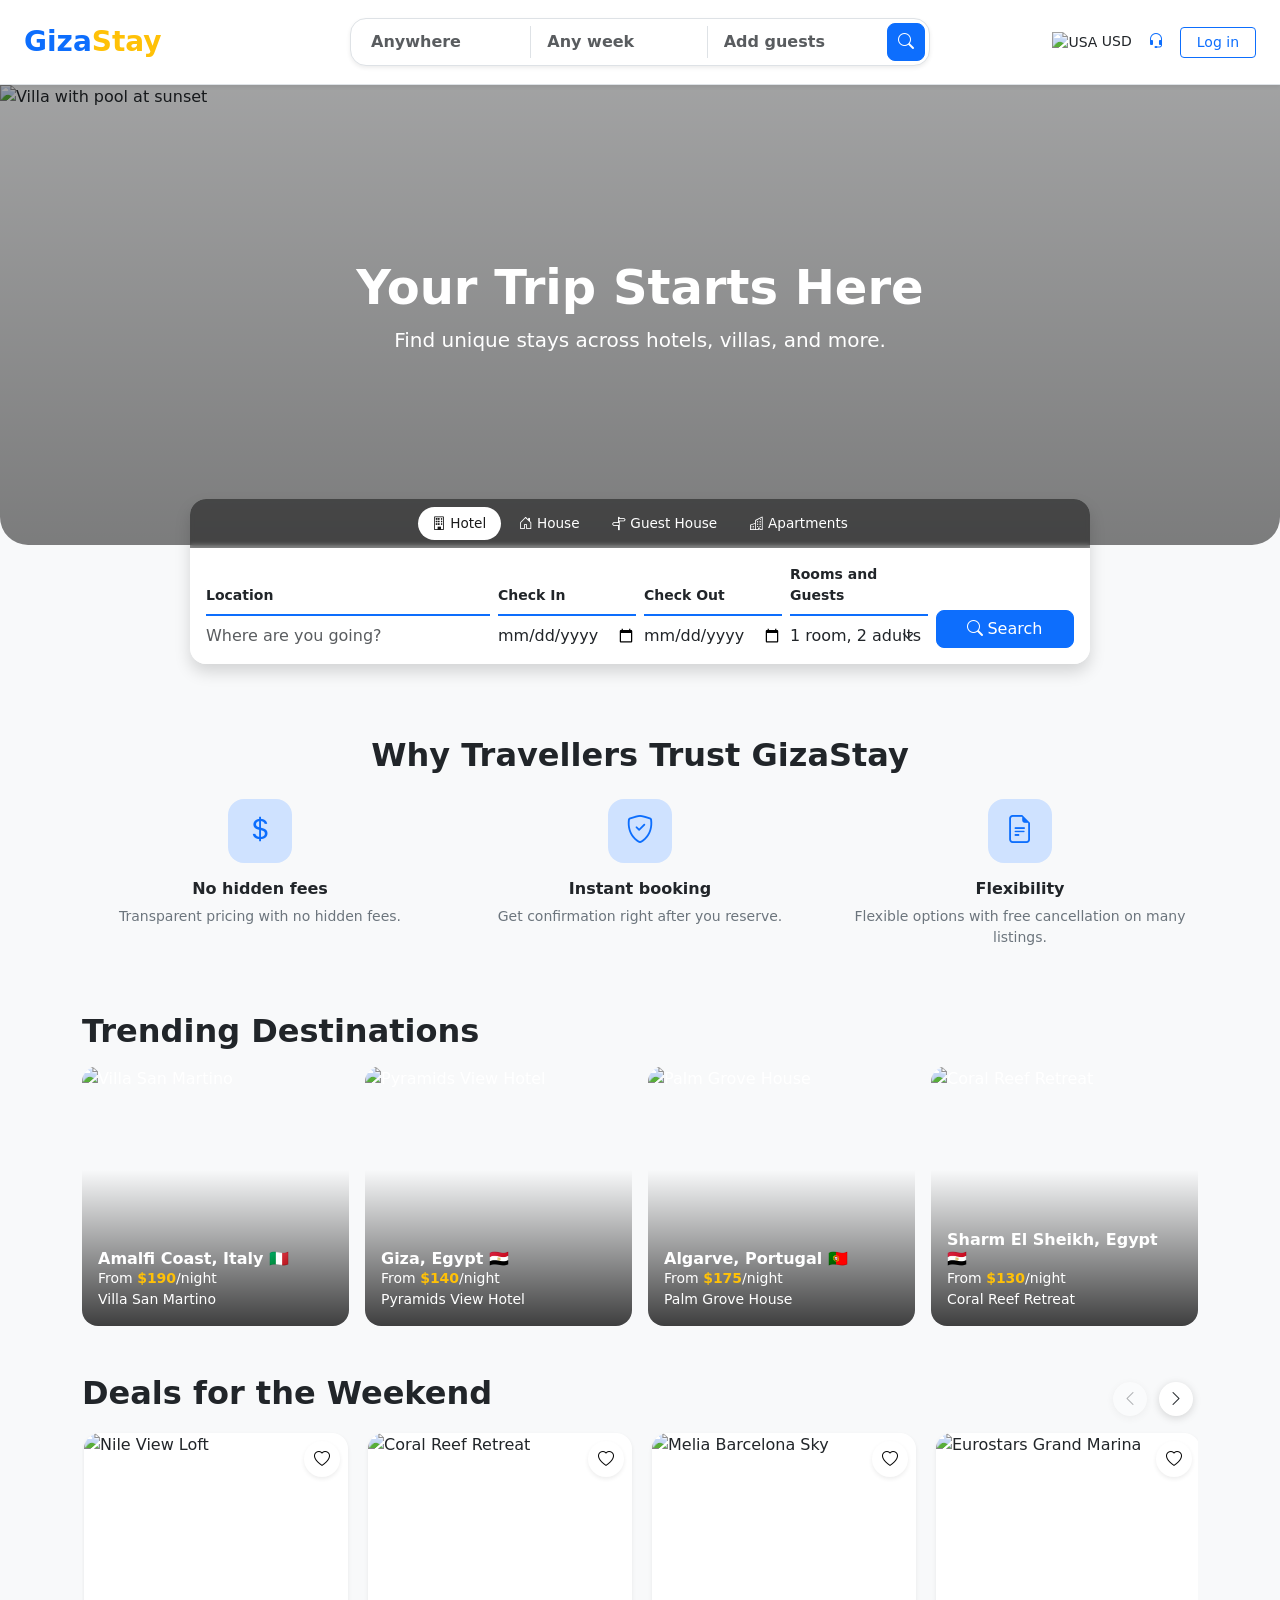
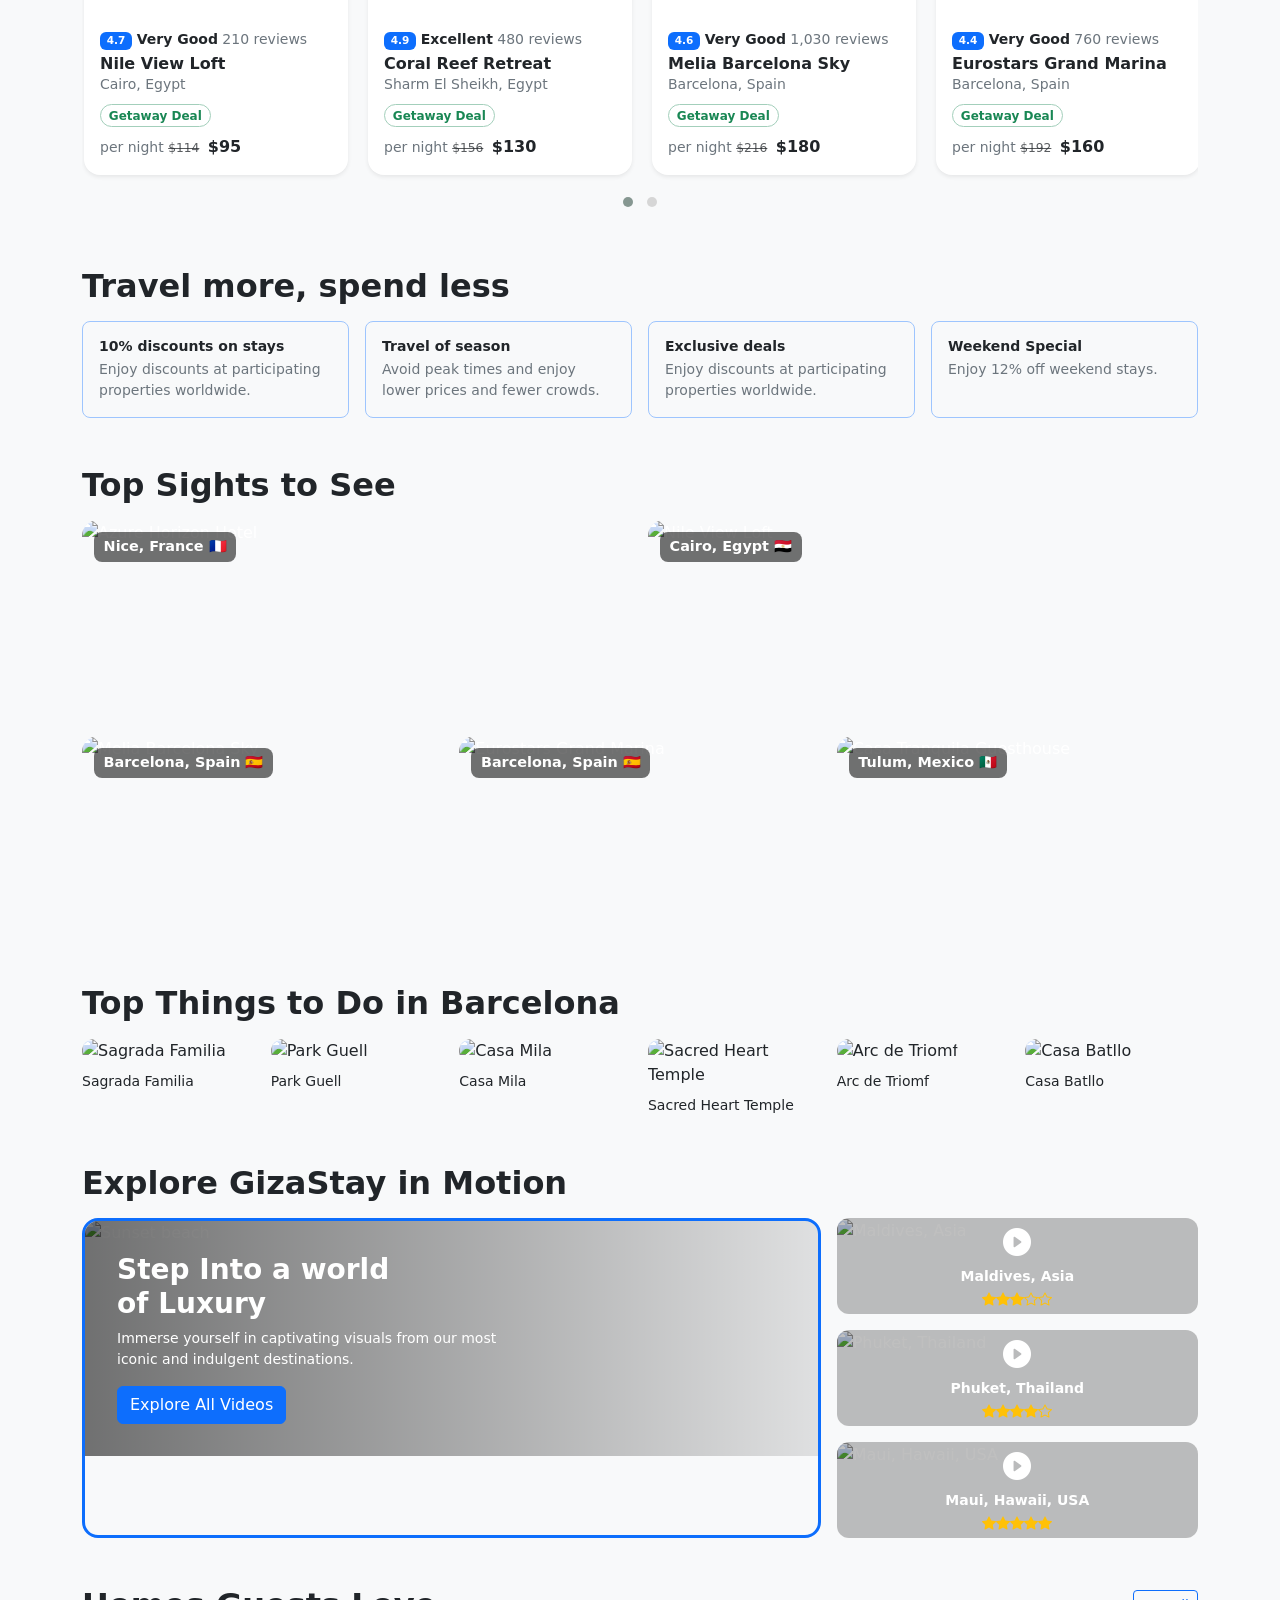
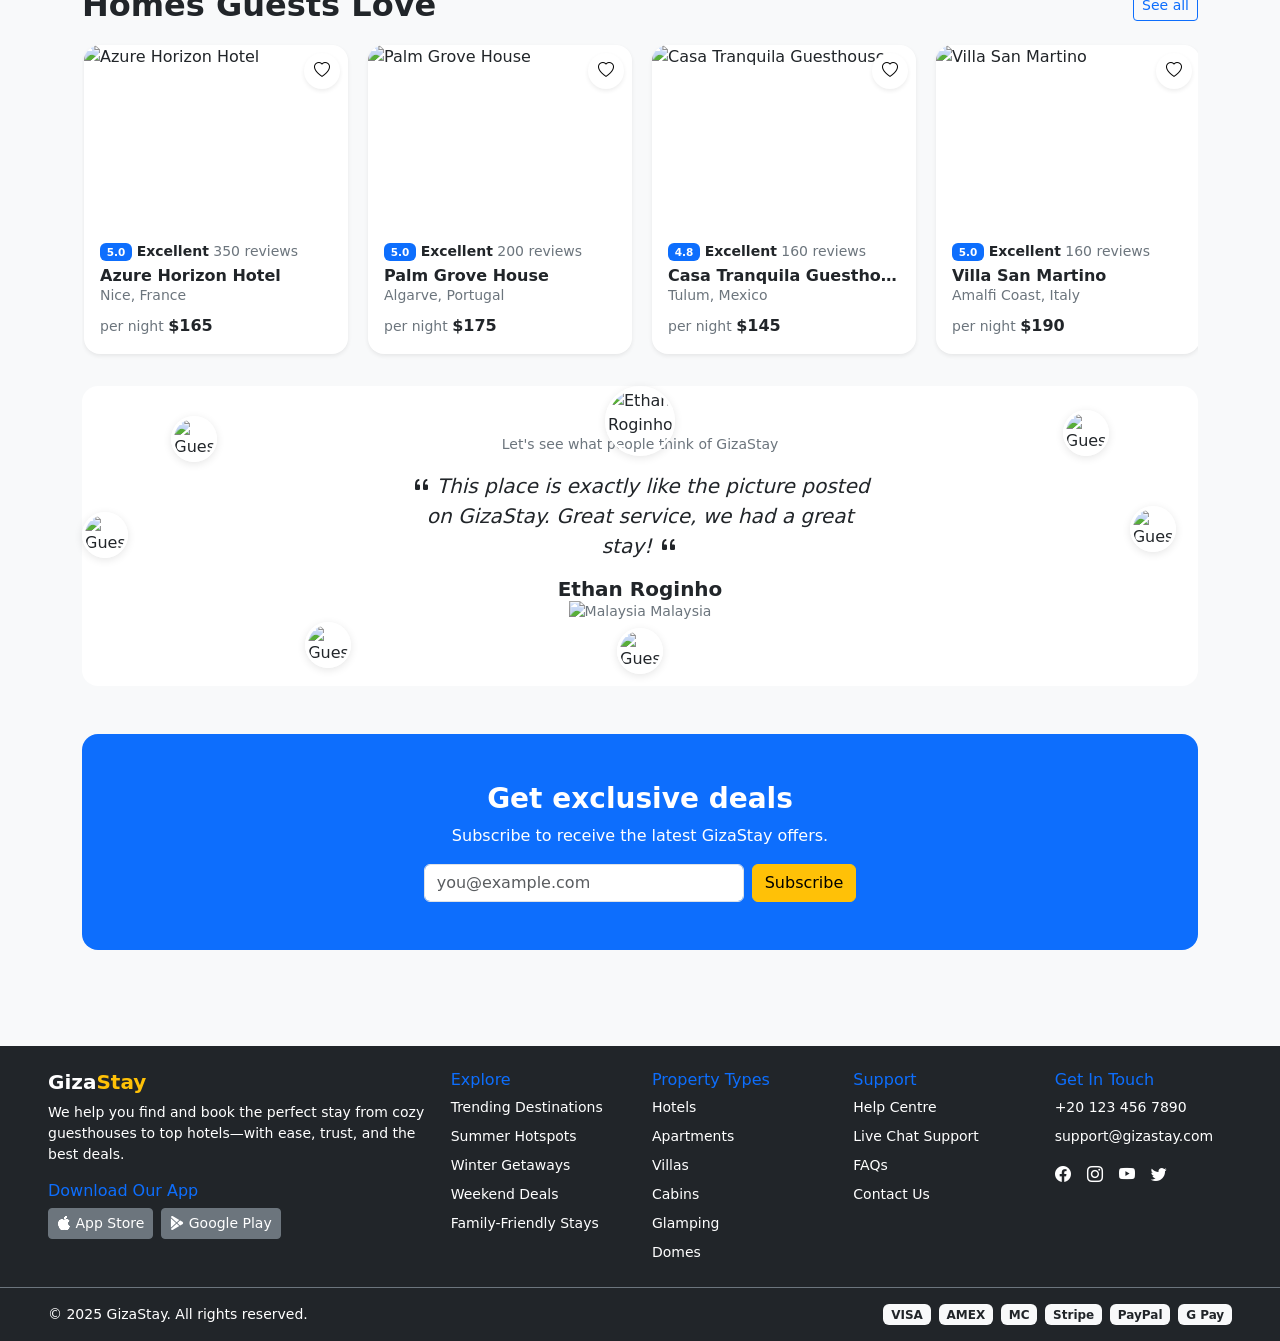
==== GizaStay-Final/index.html @ 83911e8e "final project" ====
<!doctype html>
<html lang="en">
  <head>
    <meta charset="UTF-8" />
    <meta name="viewport" content="width=device-width, initial-scale=1" />
    <title>GizaStay</title>
    <link
      href="https://cdn.jsdelivr.net/npm/bootstrap@5.3.3/dist/css/bootstrap.min.css"
      rel="stylesheet"
    />
    <link
      href="https://cdn.jsdelivr.net/npm/bootstrap-icons@1.11.3/font/bootstrap-icons.min.css"
      rel="stylesheet"
    />
    <link
      href="https://cdnjs.cloudflare.com/ajax/libs/OwlCarousel2/2.3.4/assets/owl.carousel.min.css"
      rel="stylesheet"
    />
    <link
      href="https://cdnjs.cloudflare.com/ajax/libs/OwlCarousel2/2.3.4/assets/owl.theme.default.min.css"
      rel="stylesheet"
    />
    <script src="js/hotels.js" defer></script>
    <script src="script.js" defer></script>
    <style>
      .hero-wrap {
        position: relative;
        border-radius: 0 0 28px 28px;
        overflow: hidden;
      }
      .hero-wrap img {
        width: 100%;
        height: 460px;
        object-fit: cover;
        display: block;
      }
      .hero-overlay {
        position: absolute;
        inset: 0;
        background: linear-gradient(180deg, rgba(0, 0, 0, 0.35), rgba(0, 0, 0, 0.5));
        display: flex;
        align-items: center;
        justify-content: center;
        text-align: center;
        color: #fff;
      }
      .hero-search-card {
        margin-top: -46px;
        position: relative;
        z-index: 2;
      }
      .hero-pill-bar {
        background: rgba(0, 0, 0, 0.45);
        backdrop-filter: blur(2px);
      }
      .hero-type-pill {
        border: 0;
        background: transparent;
        color: #fff;
        border-radius: 999px;
        padding: 0.4rem 0.9rem;
        font-size: 0.85rem;
        white-space: nowrap;
      }
      .hero-type-pill.active {
        background: #fff;
        color: #1a1a1a;
      }
      .trust-icon {
        width: 64px;
        height: 64px;
        border-radius: 16px;
      }
      .trust-connector {
        border-top: 2px dashed #cfe0ff;
        position: relative;
        top: -32px;
      }
      .dest-card {
        position: relative;
        border-radius: 1rem;
        overflow: hidden;
        height: 260px;
        color: #fff;
      }
      .dest-card img {
        width: 100%;
        height: 100%;
        object-fit: cover;
      }
      .dest-card .dest-overlay {
        position: absolute;
        inset: 0;
        background: linear-gradient(180deg, rgba(0, 0, 0, 0) 40%, rgba(0, 0, 0, 0.75));
        display: flex;
        flex-direction: column;
        justify-content: flex-end;
        padding: 1rem;
      }
      #weekend-deals-grid.owl-carousel .owl-stage-outer,
      #homes-guests-grid.owl-carousel .owl-stage-outer {
        padding: 4px 2px 8px;
      }
      .owl-carousel .owl-nav button.owl-prev,
      .owl-carousel .owl-nav button.owl-next {
        position: absolute;
        top: -52px;
        width: 34px;
        height: 34px;
        border-radius: 50%;
        background: #fff !important;
        box-shadow: 0 2px 8px rgba(0, 0, 0, 0.15);
        display: flex;
        align-items: center;
        justify-content: center;
      }
      .owl-carousel .owl-nav button.owl-prev {
        right: 46px;
      }
      .owl-carousel .owl-nav button.owl-next {
        right: 0;
      }
      .owl-carousel .owl-nav button.disabled {
        opacity: 0.35;
      }
      .sight-tile {
        position: relative;
        border-radius: 1rem;
        overflow: hidden;
        height: 200px;
        color: #fff;
      }
      .sight-tile img {
        width: 100%;
        height: 100%;
        object-fit: cover;
      }
      .sight-tile .sight-label {
        position: absolute;
        top: 0.75rem;
        left: 0.75rem;
        background: rgba(0, 0, 0, 0.55);
        padding: 0.25rem 0.6rem;
        border-radius: 0.5rem;
        font-weight: 600;
        font-size: 0.9rem;
      }
      .thing-card img {
        border-radius: 0.75rem;
        height: 150px;
        width: 100%;
        object-fit: cover;
      }
      .motion-hero {
        position: relative;
        border: 3px solid #0d6efd;
        border-radius: 1rem;
        overflow: hidden;
        min-height: 320px;
        color: #fff;
      }
      .motion-hero img {
        position: absolute;
        inset: 0;
        width: 100%;
        height: 100%;
        object-fit: cover;
        z-index: 0;
      }
      .motion-hero .motion-overlay {
        position: relative;
        z-index: 1;
        background: linear-gradient(90deg, rgba(0, 0, 0, 0.55), rgba(0, 0, 0, 0.1));
        height: 100%;
        display: flex;
        flex-direction: column;
        justify-content: center;
        padding: 2rem;
      }
      .motion-thumb {
        position: relative;
        border-radius: 0.75rem;
        overflow: hidden;
        height: 96px;
        color: #fff;
      }
      .motion-thumb img {
        width: 100%;
        height: 100%;
        object-fit: cover;
      }
      .motion-thumb .motion-thumb-overlay {
        position: absolute;
        inset: 0;
        background: rgba(0, 0, 0, 0.25);
        display: flex;
        flex-direction: column;
        align-items: center;
        justify-content: center;
        gap: 2px;
      }
      .testimonial-wrap {
        position: relative;
        min-height: 260px;
      }
      .testimonial-avatar {
        position: absolute;
        border-radius: 50%;
        border: 3px solid #fff;
        box-shadow: 0 2px 8px rgba(0, 0, 0, 0.1);
        object-fit: cover;
      }
      .testimonial-quote {
        max-width: 480px;
        margin: 0 auto;
        text-align: center;
      }
    </style>
  </head>
  <body class="bg-light">
    <style>
      @media (min-width: 992px) {
        .nav-search-box {
          position: absolute;
          left: 50%;
          transform: translateX(-50%);
        }
      }
    </style>
    <nav class="navbar bg-white border-bottom shadow-sm py-3 sticky-top">
      <div
        class="container-fluid px-4 d-flex align-items-center gap-3 flex-wrap position-relative"
      >
        <a
          href="index.html"
          class="navbar-brand fw-bold fs-3 text-primary order-1 me-0"
          >Giza<span class="text-warning">Stay</span></a
        >

        <div
          class="nav-search-box d-flex align-items-center bg-white border rounded-4 p-1 shadow-sm w-100 mx-auto order-3 order-lg-2 flex-lg-grow-1"
          style="max-width: 580px"
        >
          <div
            class="d-flex align-items-center justify-content-between px-3 py-1 flex-fill border-end"
          >
            <input
              type="text"
              id="navDest"
              class="form-control border-0 p-0 fw-bold shadow-none text-dark bg-transparent"
              placeholder="Anywhere"
              readonly
            />
          </div>
          <div
            class="d-flex align-items-center justify-content-between px-3 py-1 flex-fill border-end"
          >
            <input
              type="text"
              id="navDates"
              class="form-control border-0 p-0 fw-bold shadow-none text-dark bg-transparent"
              placeholder="Any week"
              readonly
            />
          </div>
          <div
            class="d-flex align-items-center justify-content-between px-3 py-1 flex-fill"
          >
            <input
              type="text"
              id="navGuests"
              class="form-control border-0 p-0 fw-bold shadow-none text-dark bg-transparent"
              placeholder="Add guests"
              readonly
            />
          </div>
          <button
            type="button"
            class="btn btn-primary rounded-3 d-flex align-items-center justify-content-center flex-shrink-0 ms-1"
            style="width: 38px; height: 38px"
            data-bs-toggle="modal"
            data-bs-target="#navSearchModal"
          >
            <i class="bi bi-search"></i>
          </button>
        </div>

        <div class="d-flex align-items-center gap-3 order-2 ms-auto order-lg-3">
          <span class="small"
            ><img src="https://flagcdn.com/w20/us.png" width="16" alt="USA" />
            USD</span
          >
          <a href="helpcen.html" class="text-primary"
            ><i class="bi bi-headset"></i
          ></a>
          <a href="profile.html" class="profile-link"
            ><img
              src="https://i.pravatar.cc/100?img=47"
              width="32"
              height="32"
              class="rounded-circle"
          /></a>
        </div>
      </div>
    </nav>

    <div
      class="modal fade"
      id="navSearchModal"
      tabindex="-1"
      aria-labelledby="navSearchModalLabel"
      aria-hidden="true"
    >
      <div class="modal-dialog">
        <div class="modal-content">
          <div class="modal-header">
            <h1 class="modal-title fs-5" id="navSearchModalLabel">
              Search stays
            </h1>
            <button
              type="button"
              class="btn-close"
              data-bs-dismiss="modal"
              aria-label="Close"
            ></button>
          </div>
          <div class="modal-body">
            <label class="form-label fw-semibold" for="mDest"
              >Destination</label
            >
            <input
              type="text"
              id="mDest"
              class="form-control mb-1"
              placeholder="e.g. Cairo, Barcelona, Nice"
            />
            <div id="mDestError" class="text-danger small mb-2 d-none">
              Please enter a destination.
            </div>
            <label class="form-label fw-semibold" for="mCheckin"
              >Check in</label
            >
            <input type="date" id="mCheckin" class="form-control mb-3" />
            <label class="form-label fw-semibold" for="mCheckout"
              >Check out</label
            >
            <input type="date" id="mCheckout" class="form-control mb-2" />
            <div id="mDatesError" class="text-danger small mb-2 d-none">
              Check-out date must be after check-in date.
            </div>
            <label class="form-label fw-semibold" for="mGuests">Guests</label>
            <select id="mGuests" class="form-select">
              <option value="1">1 guest</option>
              <option value="2" selected>2 guests</option>
              <option value="3">3 guests</option>
              <option value="4">4+ guests</option>
            </select>
          </div>
          <div class="modal-footer">
            <button
              type="button"
              class="btn btn-secondary"
              data-bs-dismiss="modal"
            >
              Close
            </button>
            <button
              type="button"
              class="btn btn-primary"
              id="searchApply"
            >
              Search
            </button>
          </div>
        </div>
      </div>
    </div>

    <section class="hero-wrap">
      <img
        src="https://images.unsplash.com/photo-1602002418082-a4443e081dd1?auto=format&fit=crop&w=1800&q=85"
        alt="Villa with pool at sunset"
      />
      <div class="hero-overlay">
        <div>
          <h1 class="display-5 fw-bold">Your Trip Starts Here</h1>
          <p class="fs-5">Find unique stays across hotels, villas, and more.</p>
        </div>
      </div>
    </section>

    <div class="container">
      <form
        id="search-form"
        class="hero-search-card rounded-4 shadow overflow-hidden mx-auto"
        style="max-width: 900px"
      >
        <div class="hero-pill-bar d-flex flex-wrap justify-content-center gap-1 p-2">
          <button type="button" class="hero-type-pill active"><i class="bi bi-building me-1"></i>Hotel</button>
          <button type="button" class="hero-type-pill"><i class="bi bi-house-door me-1"></i>House</button>
          <button type="button" class="hero-type-pill"><i class="bi bi-signpost-split me-1"></i>Guest House</button>
          <button type="button" class="hero-type-pill"><i class="bi bi-buildings me-1"></i>Apartments</button>
        </div>
        <div class="bg-white p-3">
          <div class="row g-2 align-items-end">
            <div class="col-6 col-md-4">
              <label class="form-label fw-semibold text-dark small d-block border-bottom border-primary border-2 pb-2 mb-2" for="destination">Location</label>
              <input
                id="destination"
                class="form-control border-0 shadow-none p-0"
                placeholder="Where are you going?"
              />
              <div id="destination-error" class="text-danger small d-none">
                Please enter a destination.
              </div>
            </div>
            <div class="col-6 col-md-2">
              <label class="form-label fw-semibold text-dark small d-block border-bottom border-primary border-2 pb-2 mb-2" for="checkin">Check In</label>
              <input id="checkin" type="date" class="form-control border-0 shadow-none p-0" />
            </div>
            <div class="col-6 col-md-2">
              <label class="form-label fw-semibold text-dark small d-block border-bottom border-primary border-2 pb-2 mb-2" for="checkout">Check Out</label>
              <input id="checkout" type="date" class="form-control border-0 shadow-none p-0" />
            </div>
            <div class="col-6 col-md-2">
              <label class="form-label fw-semibold text-dark small d-block border-bottom border-primary border-2 pb-2 mb-2" for="guests">Rooms and Guests</label>
              <select id="guests" class="form-select border-0 shadow-none p-0">
                <option value="1">1 room, 1 adult</option>
                <option value="2" selected>1 room, 2 adults</option>
                <option value="3">1 room, 3 adults</option>
                <option value="4">2 rooms, 4 adults</option>
              </select>
            </div>
            <div class="col-md-2 d-grid">
              <button class="btn btn-primary rounded-3">
                <i class="bi bi-search me-1"></i>Search
              </button>
            </div>
          </div>
        </div>
      </form>
    </div>

    <main class="container py-5">
      <section class="text-center py-4">
        <h2 class="fw-bold mb-4">Why Travellers Trust GizaStay</h2>
        <div class="row g-4 justify-content-center align-items-start">
          <div class="col-12 col-md-4">
            <div class="bg-primary-subtle trust-icon d-inline-flex align-items-center justify-content-center mb-3">
              <i class="bi bi-currency-dollar fs-3 text-primary"></i>
            </div>
            <h6 class="fw-bold">No hidden fees</h6>
            <p class="text-secondary small">Transparent pricing with no hidden fees.</p>
          </div>
          <div class="col-12 col-md-4">
            <div class="bg-primary-subtle trust-icon d-inline-flex align-items-center justify-content-center mb-3">
              <i class="bi bi-shield-check fs-3 text-primary"></i>
            </div>
            <h6 class="fw-bold">Instant booking</h6>
            <p class="text-secondary small">Get confirmation right after you reserve.</p>
          </div>
          <div class="col-12 col-md-4">
            <div class="bg-primary-subtle trust-icon d-inline-flex align-items-center justify-content-center mb-3">
              <i class="bi bi-file-earmark-text fs-3 text-primary"></i>
            </div>
            <h6 class="fw-bold">Flexibility</h6>
            <p class="text-secondary small">Flexible options with free cancellation on many listings.</p>
          </div>
        </div>
      </section>

      <section class="py-4">
        <h2 class="fw-bold mb-3">Trending Destinations</h2>
        <div class="row g-3" id="trending-destinations-grid"></div>
      </section>

      <section class="py-4">
        <h2 class="fw-bold mb-3">Deals for the Weekend</h2>
        <div class="owl-carousel owl-theme" id="weekend-deals-grid"></div>
      </section>

      <section class="py-4">
        <h2 class="fw-bold mb-3">Travel more, spend less</h2>
        <div class="row g-3" id="travel-perks-grid"></div>
      </section>

      <section class="py-4">
        <h2 class="fw-bold mb-3">Top Sights to See</h2>
        <div class="row g-3" id="top-sights-grid"></div>
      </section>

      <section class="py-4">
        <h2 class="fw-bold mb-3">Top Things to Do in Barcelona</h2>
        <div class="row g-3">
          <div class="col-6 col-md-4 col-lg-2 thing-card">
            <img src="https://images.unsplash.com/photo-1583422409516-2895a77efded?auto=format&fit=crop&w=500&q=80" alt="Sagrada Familia">
            <p class="small mt-2 mb-0">Sagrada Familia</p>
          </div>
          <div class="col-6 col-md-4 col-lg-2 thing-card">
            <img src="https://images.unsplash.com/photo-1558642084-fd07fae5282e?auto=format&fit=crop&w=500&q=80" alt="Park Guell">
            <p class="small mt-2 mb-0">Park Guell</p>
          </div>
          <div class="col-6 col-md-4 col-lg-2 thing-card">
            <img src="https://images.unsplash.com/photo-1605216663980-b7ca6e9f2451?auto=format&fit=crop&w=500&q=80" alt="Casa Mila">
            <p class="small mt-2 mb-0">Casa Mila</p>
          </div>
          <div class="col-6 col-md-4 col-lg-2 thing-card">
            <img src="https://images.unsplash.com/photo-1560969184-10fe8719e047?auto=format&fit=crop&w=500&q=80" alt="Sacred Heart Temple">
            <p class="small mt-2 mb-0">Sacred Heart Temple</p>
          </div>
          <div class="col-6 col-md-4 col-lg-2 thing-card">
            <img src="https://images.unsplash.com/photo-1587467512961-120760940315?auto=format&fit=crop&w=500&q=80" alt="Arc de Triomf">
            <p class="small mt-2 mb-0">Arc de Triomf</p>
          </div>
          <div class="col-6 col-md-4 col-lg-2 thing-card">
            <img src="https://images.unsplash.com/photo-1519677100203-a0e668c92439?auto=format&fit=crop&w=500&q=80" alt="Casa Batllo">
            <p class="small mt-2 mb-0">Casa Batllo</p>
          </div>
        </div>
      </section>

      <section class="py-4">
        <h2 class="fw-bold mb-3">Explore GizaStay in Motion</h2>
        <div class="row g-3">
          <div class="col-lg-8">
            <div class="motion-hero">
              <img src="https://images.unsplash.com/photo-1507525428034-b723cf961d3e?auto=format&fit=crop&w=1200&q=80" alt="Sunset beach">
              <div class="motion-overlay">
                <h3 class="fw-bold">Step Into a world<br>of Luxury</h3>
                <p class="small" style="max-width: 380px">
                  Immerse yourself in captivating visuals from our most iconic and indulgent destinations.
                </p>
                <button type="button" class="btn btn-primary align-self-start" onclick="alert('Video gallery is coming soon!')">Explore All Videos</button>
              </div>
            </div>
          </div>
          <div class="col-lg-4">
            <div class="d-flex flex-column gap-3 h-100">
              <div class="motion-thumb flex-fill" role="button" onclick="alert('Video gallery is coming soon!')">
                <img src="https://images.unsplash.com/photo-1573843981267-be1999ff37cd?auto=format&fit=crop&w=500&q=80" alt="Maldives, Asia">
                <div class="motion-thumb-overlay">
                  <i class="bi bi-play-circle-fill fs-3"></i>
                  <small class="fw-semibold">Maldives, Asia</small>
                  <span class="text-warning small"><i class="bi bi-star-fill"></i><i class="bi bi-star-fill"></i><i class="bi bi-star-fill"></i><i class="bi bi-star"></i><i class="bi bi-star"></i></span>
                </div>
              </div>
              <div class="motion-thumb flex-fill" role="button" onclick="alert('Video gallery is coming soon!')">
                <img src="https://images.unsplash.com/photo-1523531294919-4bcd7c65e216?auto=format&fit=crop&w=500&q=80" alt="Phuket, Thailand">
                <div class="motion-thumb-overlay">
                  <i class="bi bi-play-circle-fill fs-3"></i>
                  <small class="fw-semibold">Phuket, Thailand</small>
                  <span class="text-warning small"><i class="bi bi-star-fill"></i><i class="bi bi-star-fill"></i><i class="bi bi-star-fill"></i><i class="bi bi-star-fill"></i><i class="bi bi-star"></i></span>
                </div>
              </div>
              <div class="motion-thumb flex-fill" role="button" onclick="alert('Video gallery is coming soon!')">
                <img src="https://images.unsplash.com/photo-1542259009477-d625272157b7?auto=format&fit=crop&w=500&q=80" alt="Maui, Hawaii, USA">
                <div class="motion-thumb-overlay">
                  <i class="bi bi-play-circle-fill fs-3"></i>
                  <small class="fw-semibold">Maui, Hawaii, USA</small>
                  <span class="text-warning small"><i class="bi bi-star-fill"></i><i class="bi bi-star-fill"></i><i class="bi bi-star-fill"></i><i class="bi bi-star-fill"></i><i class="bi bi-star-fill"></i></span>
                </div>
              </div>
            </div>
          </div>
        </div>
      </section>

      <section class="py-4">
        <div class="d-flex justify-content-between align-items-center mb-3">
          <h2 class="fw-bold mb-0">Homes Guests Love</h2>
          <a href="searchgrid.html" class="btn btn-outline-primary btn-sm">See all</a>
        </div>
        <div class="owl-carousel owl-theme" id="homes-guests-grid"></div>
      </section>

      <section class="bg-white rounded-4 p-4 p-md-5 testimonial-wrap">
        <p class="text-secondary text-center small">Let's see what people think of GizaStay</p>
        <img src="https://randomuser.me/api/portraits/women/12.jpg" width="46" height="46" class="testimonial-avatar" style="top: 10%; left: 8%" alt="Guest">
        <img src="https://randomuser.me/api/portraits/men/47.jpg" width="70" height="70" class="testimonial-avatar" style="top: 0; left: 50%; transform: translateX(-50%)" alt="Ethan Roginho">
        <img src="https://randomuser.me/api/portraits/women/65.jpg" width="46" height="46" class="testimonial-avatar" style="top: 8%; right: 8%" alt="Guest">
        <img src="https://randomuser.me/api/portraits/men/22.jpg" width="46" height="46" class="testimonial-avatar" style="top: 42%; left: 0" alt="Guest">
        <img src="https://randomuser.me/api/portraits/men/8.jpg" width="46" height="46" class="testimonial-avatar" style="top: 40%; right: 2%" alt="Guest">
        <img src="https://randomuser.me/api/portraits/women/33.jpg" width="46" height="46" class="testimonial-avatar" style="bottom: 6%; left: 20%" alt="Guest">
        <img src="https://randomuser.me/api/portraits/men/56.jpg" width="46" height="46" class="testimonial-avatar" style="bottom: 4%; left: 50%; transform: translateX(-50%)" alt="Guest">
        <div class="testimonial-quote position-relative">
          <p class="fs-5 fst-italic">
            <i class="bi bi-quote"></i>
            This place is exactly like the picture posted on GizaStay. Great service, we had a great stay!
            <i class="bi bi-quote"></i>
          </p>
          <h5 class="fw-bold mb-0">Ethan Roginho</h5>
          <p class="text-secondary small">
            <img src="https://flagcdn.com/w20/my.png" width="16" alt="Malaysia" />
            Malaysia
          </p>
        </div>
      </section>

      <section
        class="bg-primary text-white rounded-4 p-4 p-md-5 text-center mt-5"
      >
        <h3 class="fw-bold">Get exclusive deals</h3>
        <p>Subscribe to receive the latest GizaStay offers.</p>
        <form id="newsletter-form" class="d-flex gap-2 justify-content-center">
          <input
            id="newsletter-email"
            type="email"
            class="form-control"
            style="max-width: 320px"
            placeholder="you@example.com"
            required
          />
          <button class="btn btn-warning">Subscribe</button>
        </form>
        <p id="newsletter-success" class="mt-3 d-none">
          Thanks! You are subscribed.
        </p>
      </section>
    </main>

    <footer class="bg-dark text-white mt-5">
      <div class="container-fluid px-5 py-4">
        <div class="row g-4">
          <div class="col-lg-4">
            <h5 class="fw-bold">Giza<span class="text-warning">Stay</span></h5>

            <p class="small">
              We help you find and book the perfect stay from cozy guesthouses
              to top hotels—with ease, trust, and the best deals.
            </p>

            <h6 class="text-primary">Download Our App</h6>

            <div class="d-flex gap-2">
              <a href="#" class="btn btn-secondary btn-sm">
                <i class="bi bi-apple"></i>
                App Store
              </a>

              <a href="#" class="btn btn-secondary btn-sm">
                <i class="bi bi-google-play"></i>
                Google Play
              </a>
            </div>
          </div>

          <div class="col-6 col-lg-2">
            <h6 class="text-primary">Explore</h6>

            <a
              href="#"
              class="d-block text-white text-decoration-none small mb-2"
              >Trending Destinations</a
            >
            <a
              href="#"
              class="d-block text-white text-decoration-none small mb-2"
              >Summer Hotspots</a
            >
            <a
              href="#"
              class="d-block text-white text-decoration-none small mb-2"
              >Winter Getaways</a
            >
            <a
              href="#"
              class="d-block text-white text-decoration-none small mb-2"
              >Weekend Deals</a
            >
            <a href="#" class="d-block text-white text-decoration-none small"
              >Family-Friendly Stays</a
            >
          </div>

          <div class="col-6 col-lg-2">
            <h6 class="text-primary">Property Types</h6>

            <a
              href="#"
              class="d-block text-white text-decoration-none small mb-2"
              >Hotels</a
            >
            <a
              href="#"
              class="d-block text-white text-decoration-none small mb-2"
              >Apartments</a
            >
            <a
              href="#"
              class="d-block text-white text-decoration-none small mb-2"
              >Villas</a
            >
            <a
              href="#"
              class="d-block text-white text-decoration-none small mb-2"
              >Cabins</a
            >
            <a
              href="#"
              class="d-block text-white text-decoration-none small mb-2"
              >Glamping</a
            >
            <a href="#" class="d-block text-white text-decoration-none small"
              >Domes</a
            >
          </div>

          <div class="col-6 col-lg-2">
            <h6 class="text-primary">Support</h6>

            <a
              href="helpcen.html"
              class="d-block text-white text-decoration-none small mb-2"
              >Help Centre</a
            >
            <a
              href="#"
              class="d-block text-white text-decoration-none small mb-2"
              >Live Chat Support</a
            >
            <a
              href="#"
              class="d-block text-white text-decoration-none small mb-2"
              >FAQs</a
            >
            <a href="#" class="d-block text-white text-decoration-none small"
              >Contact Us</a
            >
          </div>

          <div class="col-6 col-lg-2">
            <h6 class="text-primary">Get In Touch</h6>

            <p class="small mb-2">+20 123 456 7890</p>
            <p class="small">support@gizastay.com</p>

            <div class="d-flex gap-3">
              <a href="#" class="text-white">
                <i class="bi bi-facebook"></i>
              </a>

              <a href="#" class="text-white">
                <i class="bi bi-instagram"></i>
              </a>

              <a href="#" class="text-white">
                <i class="bi bi-youtube"></i>
              </a>

              <a href="#" class="text-white">
                <i class="bi bi-twitter"></i>
              </a>
            </div>
          </div>
        </div>
      </div>

      <div class="border-top border-secondary py-3">
        <div class="container-fluid px-5">
          <div
            class="d-flex flex-column flex-md-row justify-content-between align-items-center gap-3"
          >
            <small> © 2025 GizaStay. All rights reserved. </small>

            <div class="d-flex gap-2">
              <span class="badge bg-light text-dark">VISA</span>
              <span class="badge bg-light text-dark">AMEX</span>
              <span class="badge bg-light text-dark">MC</span>
              <span class="badge bg-light text-dark">Stripe</span>
              <span class="badge bg-light text-dark">PayPal</span>
              <span class="badge bg-light text-dark">G Pay</span>
            </div>
          </div>
        </div>
      </div>
    </footer>

    <script src="js/app.js"></script>
    <script src="https://cdn.jsdelivr.net/npm/bootstrap@5.3.3/dist/js/bootstrap.bundle.min.js"></script>
    <script src="https://cdnjs.cloudflare.com/ajax/libs/jquery/3.7.1/jquery.min.js"></script>
    <script src="https://cdnjs.cloudflare.com/ajax/libs/OwlCarousel2/2.3.4/owl.carousel.min.js"></script>
    <script>
      // Deals for the Weekend + Homes Guests Love sliders, once script.js
      // has rendered the cards into them.
      $(window).on("load", function () {
        $(".owl-carousel").owlCarousel({
          items: 4,
          margin: 20,
          nav: true,
          navText: [
            '<i class="bi bi-chevron-left"></i>',
            '<i class="bi bi-chevron-right"></i>',
          ],
          responsive: {
            0: {
              items: 1,
            },
            480: {
              items: 1,
            },
            768: {
              items: 4,
            },
          },
        });
      });
    </script>
  </body>
</html>
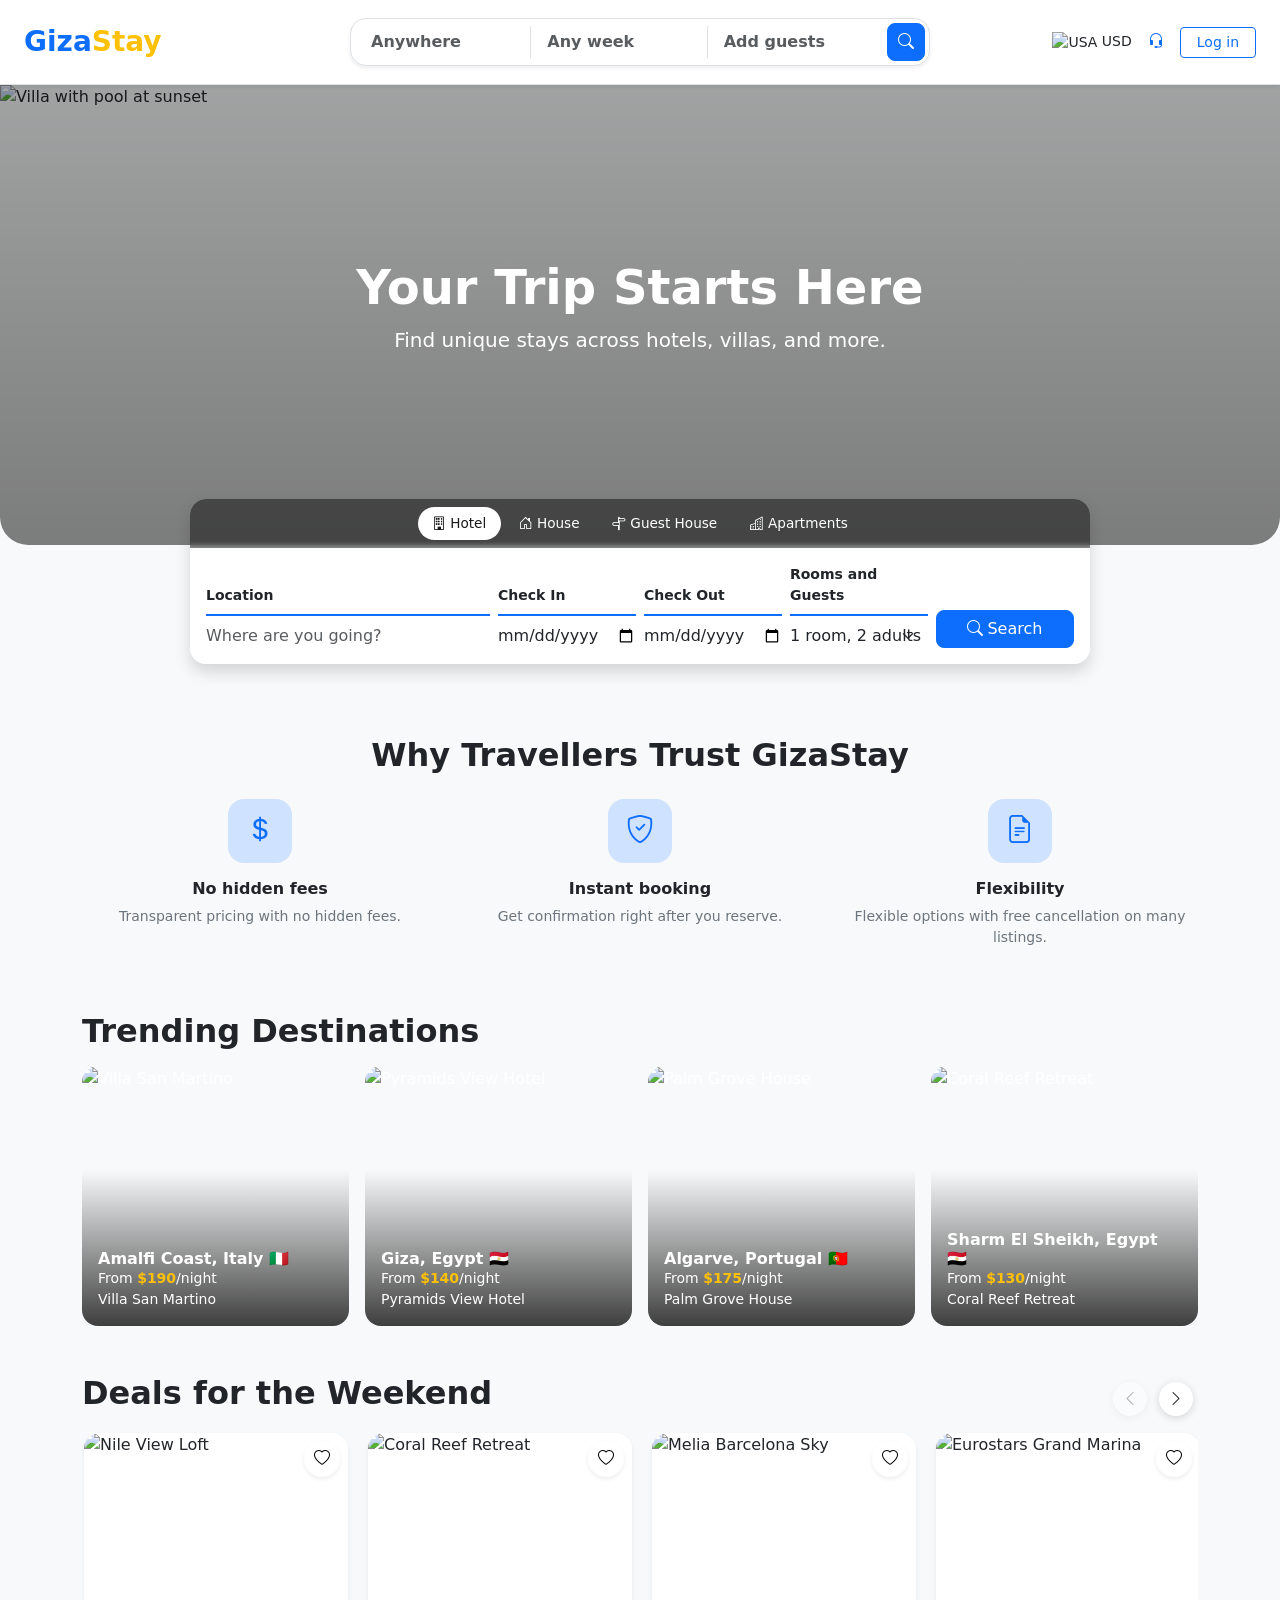
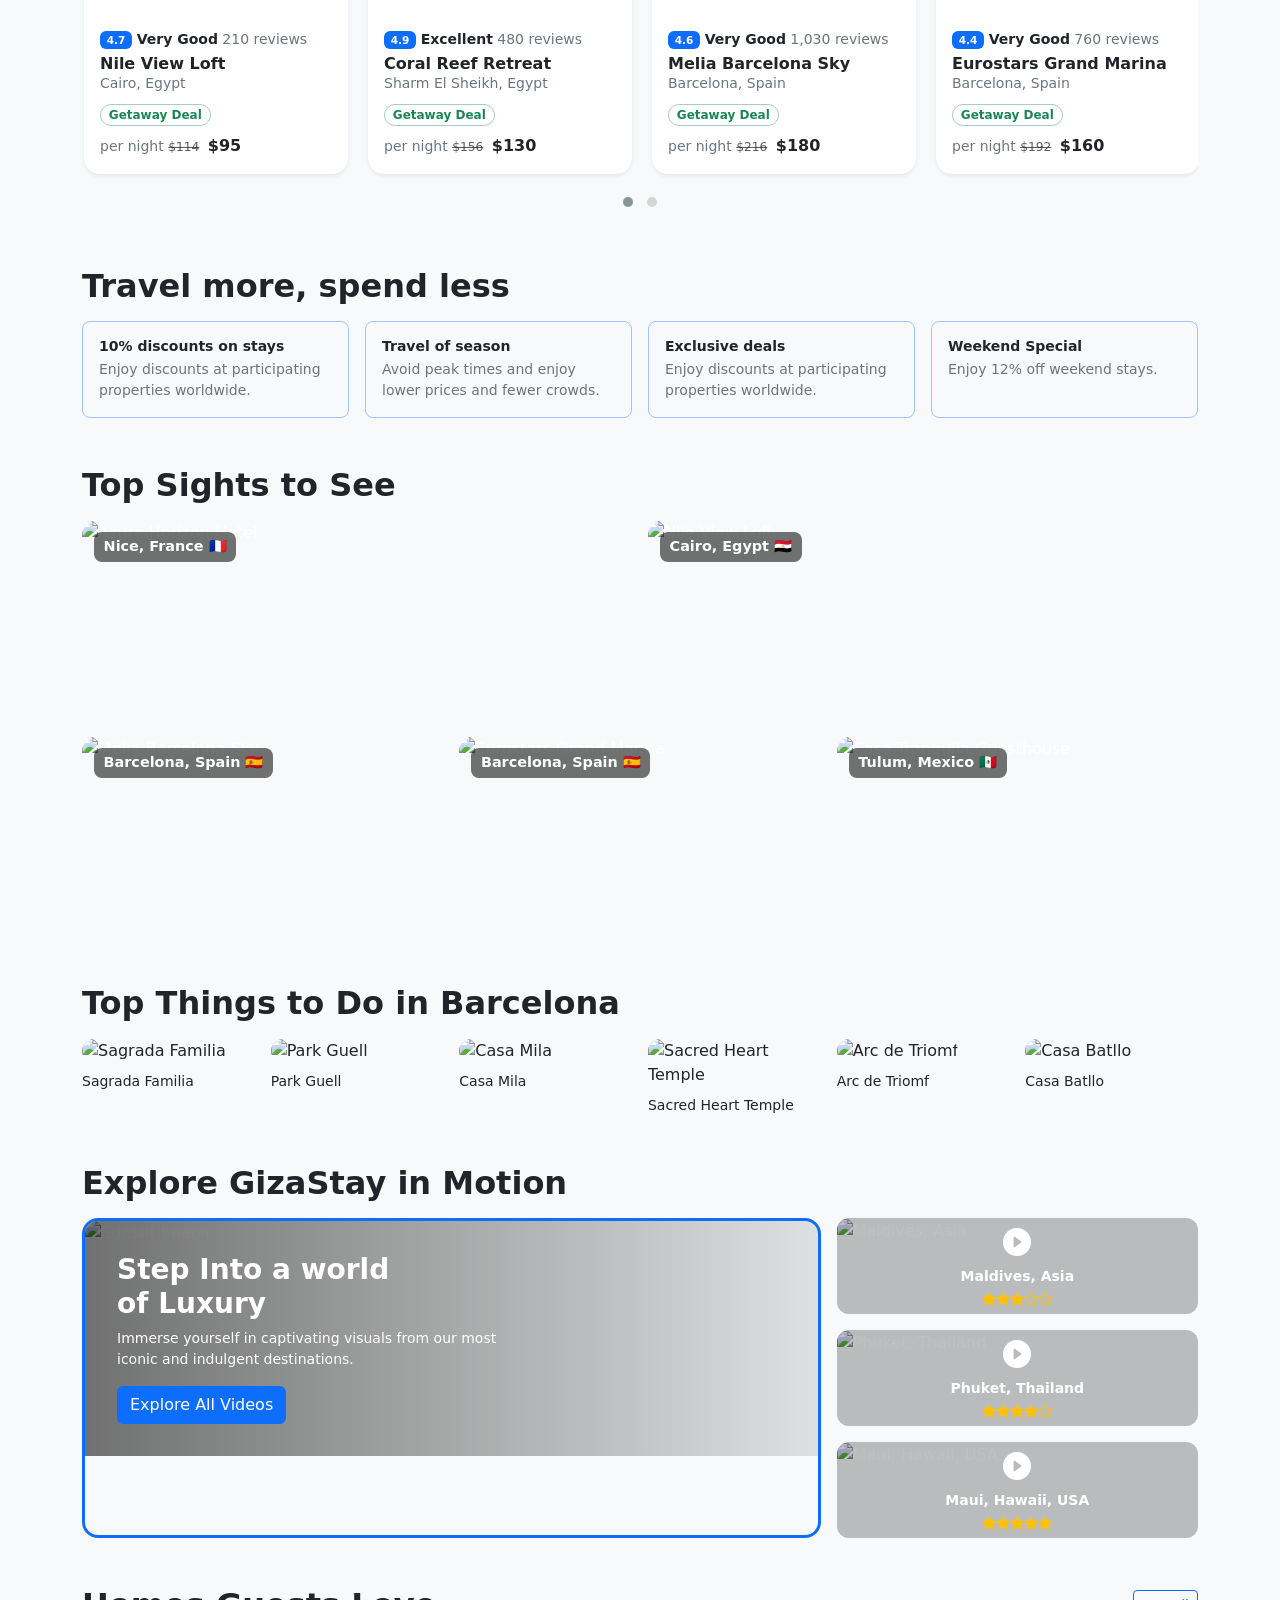
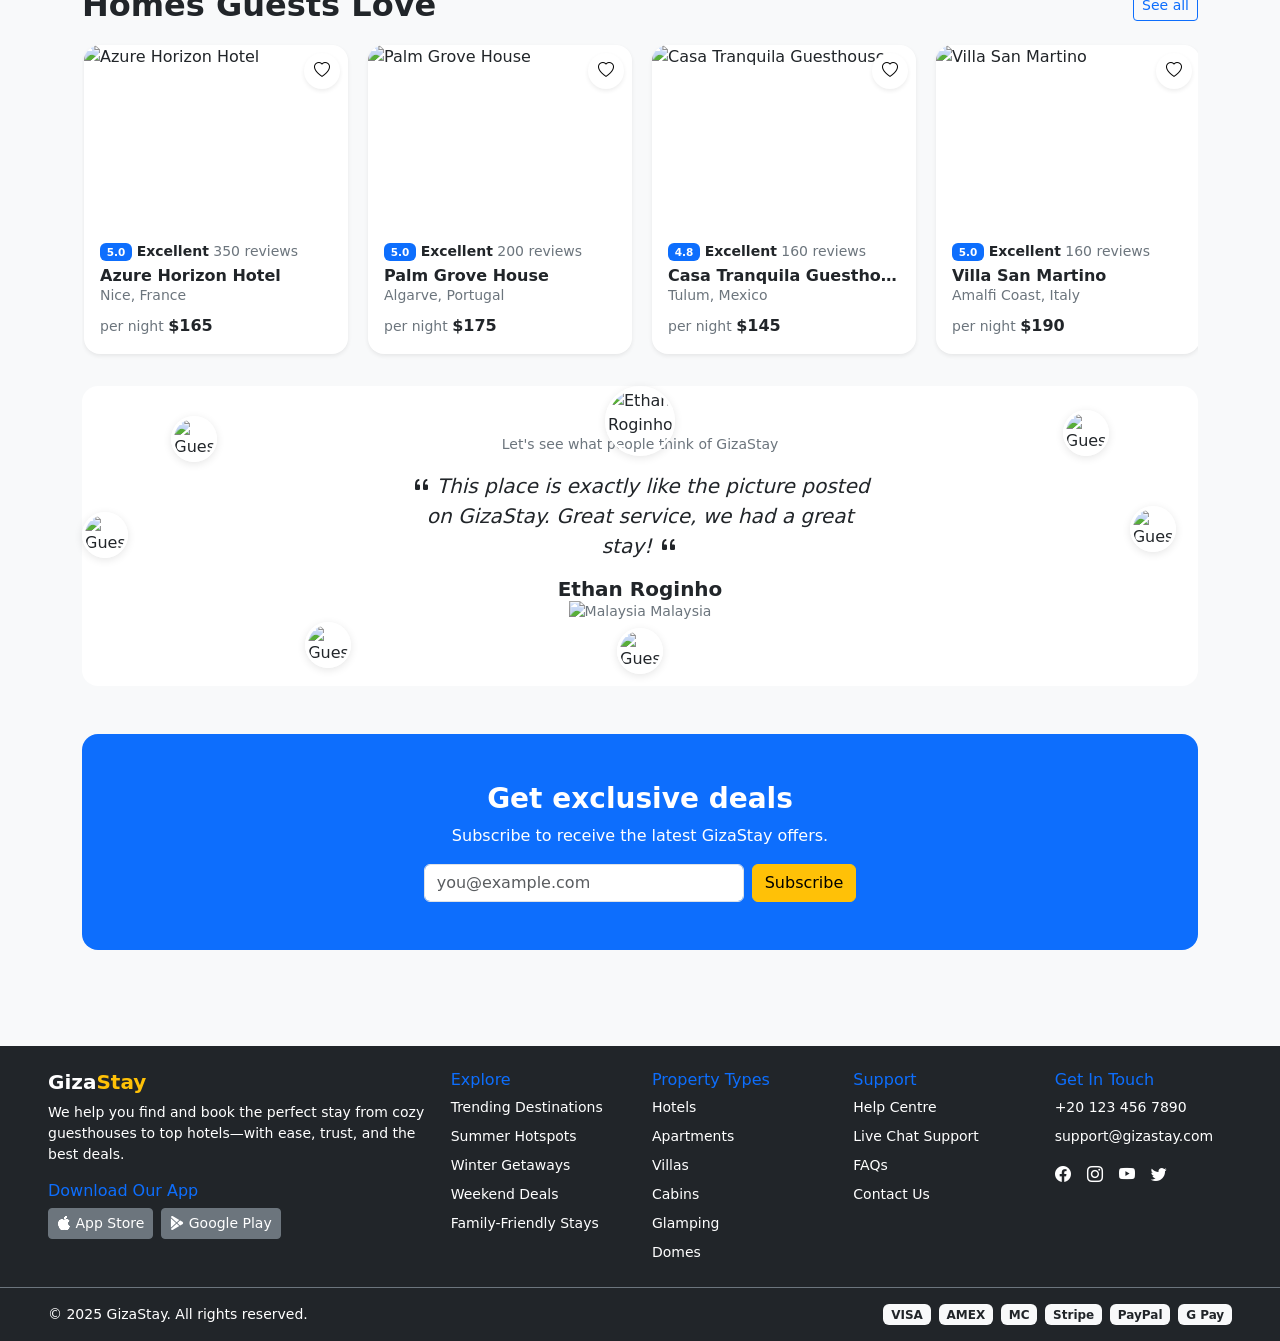
==== commit 678d8be1: "updated help center" ====
--- a/GizaStay-Final/index.html
+++ b/GizaStay-Final/index.html
@@ -37,7 +37,11 @@
       .hero-overlay {
         position: absolute;
         inset: 0;
-        background: linear-gradient(180deg, rgba(0, 0, 0, 0.35), rgba(0, 0, 0, 0.5));
+        background: linear-gradient(
+          180deg,
+          rgba(0, 0, 0, 0.35),
+          rgba(0, 0, 0, 0.5)
+        );
         display: flex;
         align-items: center;
         justify-content: center;
@@ -91,7 +95,11 @@
       .dest-card .dest-overlay {
         position: absolute;
         inset: 0;
-        background: linear-gradient(180deg, rgba(0, 0, 0, 0) 40%, rgba(0, 0, 0, 0.75));
+        background: linear-gradient(
+          180deg,
+          rgba(0, 0, 0, 0) 40%,
+          rgba(0, 0, 0, 0.75)
+        );
         display: flex;
         flex-direction: column;
         justify-content: flex-end;
@@ -170,7 +178,11 @@
       .motion-hero .motion-overlay {
         position: relative;
         z-index: 1;
-        background: linear-gradient(90deg, rgba(0, 0, 0, 0.55), rgba(0, 0, 0, 0.1));
+        background: linear-gradient(
+          90deg,
+          rgba(0, 0, 0, 0.55),
+          rgba(0, 0, 0, 0.1)
+        );
         height: 100%;
         display: flex;
         flex-direction: column;
@@ -364,11 +376,7 @@
             >
               Close
             </button>
-            <button
-              type="button"
-              class="btn btn-primary"
-              id="searchApply"
-            >
+            <button type="button" class="btn btn-primary" id="searchApply">
               Search
             </button>
           </div>
@@ -395,16 +403,30 @@
         class="hero-search-card rounded-4 shadow overflow-hidden mx-auto"
         style="max-width: 900px"
       >
-        <div class="hero-pill-bar d-flex flex-wrap justify-content-center gap-1 p-2">
-          <button type="button" class="hero-type-pill active"><i class="bi bi-building me-1"></i>Hotel</button>
-          <button type="button" class="hero-type-pill"><i class="bi bi-house-door me-1"></i>House</button>
-          <button type="button" class="hero-type-pill"><i class="bi bi-signpost-split me-1"></i>Guest House</button>
-          <button type="button" class="hero-type-pill"><i class="bi bi-buildings me-1"></i>Apartments</button>
+        <div
+          class="hero-pill-bar d-flex flex-wrap justify-content-center gap-1 p-2"
+        >
+          <button type="button" class="hero-type-pill active">
+            <i class="bi bi-building me-1"></i>Hotel
+          </button>
+          <button type="button" class="hero-type-pill">
+            <i class="bi bi-house-door me-1"></i>House
+          </button>
+          <button type="button" class="hero-type-pill">
+            <i class="bi bi-signpost-split me-1"></i>Guest House
+          </button>
+          <button type="button" class="hero-type-pill">
+            <i class="bi bi-buildings me-1"></i>Apartments
+          </button>
         </div>
         <div class="bg-white p-3">
           <div class="row g-2 align-items-end">
             <div class="col-6 col-md-4">
-              <label class="form-label fw-semibold text-dark small d-block border-bottom border-primary border-2 pb-2 mb-2" for="destination">Location</label>
+              <label
+                class="form-label fw-semibold text-dark small d-block border-bottom border-primary border-2 pb-2 mb-2"
+                for="destination"
+                >Location</label
+              >
               <input
                 id="destination"
                 class="form-control border-0 shadow-none p-0"
@@ -415,15 +437,35 @@
               </div>
             </div>
             <div class="col-6 col-md-2">
-              <label class="form-label fw-semibold text-dark small d-block border-bottom border-primary border-2 pb-2 mb-2" for="checkin">Check In</label>
-              <input id="checkin" type="date" class="form-control border-0 shadow-none p-0" />
+              <label
+                class="form-label fw-semibold text-dark small d-block border-bottom border-primary border-2 pb-2 mb-2"
+                for="checkin"
+                >Check In</label
+              >
+              <input
+                id="checkin"
+                type="date"
+                class="form-control border-0 shadow-none p-0"
+              />
             </div>
             <div class="col-6 col-md-2">
-              <label class="form-label fw-semibold text-dark small d-block border-bottom border-primary border-2 pb-2 mb-2" for="checkout">Check Out</label>
-              <input id="checkout" type="date" class="form-control border-0 shadow-none p-0" />
+              <label
+                class="form-label fw-semibold text-dark small d-block border-bottom border-primary border-2 pb-2 mb-2"
+                for="checkout"
+                >Check Out</label
+              >
+              <input
+                id="checkout"
+                type="date"
+                class="form-control border-0 shadow-none p-0"
+              />
             </div>
             <div class="col-6 col-md-2">
-              <label class="form-label fw-semibold text-dark small d-block border-bottom border-primary border-2 pb-2 mb-2" for="guests">Rooms and Guests</label>
+              <label
+                class="form-label fw-semibold text-dark small d-block border-bottom border-primary border-2 pb-2 mb-2"
+                for="guests"
+                >Rooms and Guests</label
+              >
               <select id="guests" class="form-select border-0 shadow-none p-0">
                 <option value="1">1 room, 1 adult</option>
                 <option value="2" selected>1 room, 2 adults</option>
@@ -446,25 +488,37 @@
         <h2 class="fw-bold mb-4">Why Travellers Trust GizaStay</h2>
         <div class="row g-4 justify-content-center align-items-start">
           <div class="col-12 col-md-4">
-            <div class="bg-primary-subtle trust-icon d-inline-flex align-items-center justify-content-center mb-3">
+            <div
+              class="bg-primary-subtle trust-icon d-inline-flex align-items-center justify-content-center mb-3"
+            >
               <i class="bi bi-currency-dollar fs-3 text-primary"></i>
             </div>
             <h6 class="fw-bold">No hidden fees</h6>
-            <p class="text-secondary small">Transparent pricing with no hidden fees.</p>
+            <p class="text-secondary small">
+              Transparent pricing with no hidden fees.
+            </p>
           </div>
           <div class="col-12 col-md-4">
-            <div class="bg-primary-subtle trust-icon d-inline-flex align-items-center justify-content-center mb-3">
+            <div
+              class="bg-primary-subtle trust-icon d-inline-flex align-items-center justify-content-center mb-3"
+            >
               <i class="bi bi-shield-check fs-3 text-primary"></i>
             </div>
             <h6 class="fw-bold">Instant booking</h6>
-            <p class="text-secondary small">Get confirmation right after you reserve.</p>
+            <p class="text-secondary small">
+              Get confirmation right after you reserve.
+            </p>
           </div>
           <div class="col-12 col-md-4">
-            <div class="bg-primary-subtle trust-icon d-inline-flex align-items-center justify-content-center mb-3">
+            <div
+              class="bg-primary-subtle trust-icon d-inline-flex align-items-center justify-content-center mb-3"
+            >
               <i class="bi bi-file-earmark-text fs-3 text-primary"></i>
             </div>
             <h6 class="fw-bold">Flexibility</h6>
-            <p class="text-secondary small">Flexible options with free cancellation on many listings.</p>
+            <p class="text-secondary small">
+              Flexible options with free cancellation on many listings.
+            </p>
           </div>
         </div>
       </section>
@@ -493,27 +547,45 @@
         <h2 class="fw-bold mb-3">Top Things to Do in Barcelona</h2>
         <div class="row g-3">
           <div class="col-6 col-md-4 col-lg-2 thing-card">
-            <img src="https://images.unsplash.com/photo-1583422409516-2895a77efded?auto=format&fit=crop&w=500&q=80" alt="Sagrada Familia">
+            <img
+              src="https://images.unsplash.com/photo-1583422409516-2895a77efded?auto=format&fit=crop&w=500&q=80"
+              alt="Sagrada Familia"
+            />
             <p class="small mt-2 mb-0">Sagrada Familia</p>
           </div>
           <div class="col-6 col-md-4 col-lg-2 thing-card">
-            <img src="https://images.unsplash.com/photo-1558642084-fd07fae5282e?auto=format&fit=crop&w=500&q=80" alt="Park Guell">
+            <img
+              src="https://images.unsplash.com/photo-1558642084-fd07fae5282e?auto=format&fit=crop&w=500&q=80"
+              alt="Park Guell"
+            />
             <p class="small mt-2 mb-0">Park Guell</p>
           </div>
           <div class="col-6 col-md-4 col-lg-2 thing-card">
-            <img src="https://images.unsplash.com/photo-1605216663980-b7ca6e9f2451?auto=format&fit=crop&w=500&q=80" alt="Casa Mila">
+            <img
+              src="https://images.unsplash.com/photo-1605216663980-b7ca6e9f2451?auto=format&fit=crop&w=500&q=80"
+              alt="Casa Mila"
+            />
             <p class="small mt-2 mb-0">Casa Mila</p>
           </div>
           <div class="col-6 col-md-4 col-lg-2 thing-card">
-            <img src="https://images.unsplash.com/photo-1560969184-10fe8719e047?auto=format&fit=crop&w=500&q=80" alt="Sacred Heart Temple">
+            <img
+              src="https://images.unsplash.com/photo-1560969184-10fe8719e047?auto=format&fit=crop&w=500&q=80"
+              alt="Sacred Heart Temple"
+            />
             <p class="small mt-2 mb-0">Sacred Heart Temple</p>
           </div>
           <div class="col-6 col-md-4 col-lg-2 thing-card">
-            <img src="https://images.unsplash.com/photo-1587467512961-120760940315?auto=format&fit=crop&w=500&q=80" alt="Arc de Triomf">
+            <img
+              src="https://images.unsplash.com/photo-1587467512961-120760940315?auto=format&fit=crop&w=500&q=80"
+              alt="Arc de Triomf"
+            />
             <p class="small mt-2 mb-0">Arc de Triomf</p>
           </div>
           <div class="col-6 col-md-4 col-lg-2 thing-card">
-            <img src="https://images.unsplash.com/photo-1519677100203-a0e668c92439?auto=format&fit=crop&w=500&q=80" alt="Casa Batllo">
+            <img
+              src="https://images.unsplash.com/photo-1519677100203-a0e668c92439?auto=format&fit=crop&w=500&q=80"
+              alt="Casa Batllo"
+            />
             <p class="small mt-2 mb-0">Casa Batllo</p>
           </div>
         </div>
@@ -524,40 +596,87 @@
         <div class="row g-3">
           <div class="col-lg-8">
             <div class="motion-hero">
-              <img src="https://images.unsplash.com/photo-1507525428034-b723cf961d3e?auto=format&fit=crop&w=1200&q=80" alt="Sunset beach">
+              <img
+                src="https://images.unsplash.com/photo-1507525428034-b723cf961d3e?auto=format&fit=crop&w=1200&q=80"
+                alt="Sunset beach"
+              />
               <div class="motion-overlay">
-                <h3 class="fw-bold">Step Into a world<br>of Luxury</h3>
+                <h3 class="fw-bold">Step Into a world<br />of Luxury</h3>
                 <p class="small" style="max-width: 380px">
-                  Immerse yourself in captivating visuals from our most iconic and indulgent destinations.
+                  Immerse yourself in captivating visuals from our most iconic
+                  and indulgent destinations.
                 </p>
-                <button type="button" class="btn btn-primary align-self-start" onclick="alert('Video gallery is coming soon!')">Explore All Videos</button>
+                <button
+                  type="button"
+                  class="btn btn-primary align-self-start"
+                  onclick="alert('Video gallery is coming soon!')"
+                >
+                  Explore All Videos
+                </button>
               </div>
             </div>
           </div>
           <div class="col-lg-4">
             <div class="d-flex flex-column gap-3 h-100">
-              <div class="motion-thumb flex-fill" role="button" onclick="alert('Video gallery is coming soon!')">
-                <img src="https://images.unsplash.com/photo-1573843981267-be1999ff37cd?auto=format&fit=crop&w=500&q=80" alt="Maldives, Asia">
+              <div
+                class="motion-thumb flex-fill"
+                role="button"
+                onclick="alert('Video gallery is coming soon!')"
+              >
+                <img
+                  src="https://images.unsplash.com/photo-1573843981267-be1999ff37cd?auto=format&fit=crop&w=500&q=80"
+                  alt="Maldives, Asia"
+                />
                 <div class="motion-thumb-overlay">
                   <i class="bi bi-play-circle-fill fs-3"></i>
                   <small class="fw-semibold">Maldives, Asia</small>
-                  <span class="text-warning small"><i class="bi bi-star-fill"></i><i class="bi bi-star-fill"></i><i class="bi bi-star-fill"></i><i class="bi bi-star"></i><i class="bi bi-star"></i></span>
+                  <span class="text-warning small"
+                    ><i class="bi bi-star-fill"></i
+                    ><i class="bi bi-star-fill"></i
+                    ><i class="bi bi-star-fill"></i><i class="bi bi-star"></i
+                    ><i class="bi bi-star"></i
+                  ></span>
                 </div>
               </div>
-              <div class="motion-thumb flex-fill" role="button" onclick="alert('Video gallery is coming soon!')">
-                <img src="https://images.unsplash.com/photo-1523531294919-4bcd7c65e216?auto=format&fit=crop&w=500&q=80" alt="Phuket, Thailand">
+              <div
+                class="motion-thumb flex-fill"
+                role="button"
+                onclick="alert('Video gallery is coming soon!')"
+              >
+                <img
+                  src="https://images.unsplash.com/photo-1523531294919-4bcd7c65e216?auto=format&fit=crop&w=500&q=80"
+                  alt="Phuket, Thailand"
+                />
                 <div class="motion-thumb-overlay">
                   <i class="bi bi-play-circle-fill fs-3"></i>
                   <small class="fw-semibold">Phuket, Thailand</small>
-                  <span class="text-warning small"><i class="bi bi-star-fill"></i><i class="bi bi-star-fill"></i><i class="bi bi-star-fill"></i><i class="bi bi-star-fill"></i><i class="bi bi-star"></i></span>
+                  <span class="text-warning small"
+                    ><i class="bi bi-star-fill"></i
+                    ><i class="bi bi-star-fill"></i
+                    ><i class="bi bi-star-fill"></i
+                    ><i class="bi bi-star-fill"></i><i class="bi bi-star"></i
+                  ></span>
                 </div>
               </div>
-              <div class="motion-thumb flex-fill" role="button" onclick="alert('Video gallery is coming soon!')">
-                <img src="https://images.unsplash.com/photo-1542259009477-d625272157b7?auto=format&fit=crop&w=500&q=80" alt="Maui, Hawaii, USA">
+              <div
+                class="motion-thumb flex-fill"
+                role="button"
+                onclick="alert('Video gallery is coming soon!')"
+              >
+                <img
+                  src="https://images.unsplash.com/photo-1542259009477-d625272157b7?auto=format&fit=crop&w=500&q=80"
+                  alt="Maui, Hawaii, USA"
+                />
                 <div class="motion-thumb-overlay">
                   <i class="bi bi-play-circle-fill fs-3"></i>
                   <small class="fw-semibold">Maui, Hawaii, USA</small>
-                  <span class="text-warning small"><i class="bi bi-star-fill"></i><i class="bi bi-star-fill"></i><i class="bi bi-star-fill"></i><i class="bi bi-star-fill"></i><i class="bi bi-star-fill"></i></span>
+                  <span class="text-warning small"
+                    ><i class="bi bi-star-fill"></i
+                    ><i class="bi bi-star-fill"></i
+                    ><i class="bi bi-star-fill"></i
+                    ><i class="bi bi-star-fill"></i
+                    ><i class="bi bi-star-fill"></i
+                  ></span>
                 </div>
               </div>
             </div>
@@ -568,29 +687,87 @@
       <section class="py-4">
         <div class="d-flex justify-content-between align-items-center mb-3">
           <h2 class="fw-bold mb-0">Homes Guests Love</h2>
-          <a href="searchgrid.html" class="btn btn-outline-primary btn-sm">See all</a>
+          <a href="searchgrid.html" class="btn btn-outline-primary btn-sm"
+            >See all</a
+          >
         </div>
         <div class="owl-carousel owl-theme" id="homes-guests-grid"></div>
       </section>
 
       <section class="bg-white rounded-4 p-4 p-md-5 testimonial-wrap">
-        <p class="text-secondary text-center small">Let's see what people think of GizaStay</p>
-        <img src="https://randomuser.me/api/portraits/women/12.jpg" width="46" height="46" class="testimonial-avatar" style="top: 10%; left: 8%" alt="Guest">
-        <img src="https://randomuser.me/api/portraits/men/47.jpg" width="70" height="70" class="testimonial-avatar" style="top: 0; left: 50%; transform: translateX(-50%)" alt="Ethan Roginho">
-        <img src="https://randomuser.me/api/portraits/women/65.jpg" width="46" height="46" class="testimonial-avatar" style="top: 8%; right: 8%" alt="Guest">
-        <img src="https://randomuser.me/api/portraits/men/22.jpg" width="46" height="46" class="testimonial-avatar" style="top: 42%; left: 0" alt="Guest">
-        <img src="https://randomuser.me/api/portraits/men/8.jpg" width="46" height="46" class="testimonial-avatar" style="top: 40%; right: 2%" alt="Guest">
-        <img src="https://randomuser.me/api/portraits/women/33.jpg" width="46" height="46" class="testimonial-avatar" style="bottom: 6%; left: 20%" alt="Guest">
-        <img src="https://randomuser.me/api/portraits/men/56.jpg" width="46" height="46" class="testimonial-avatar" style="bottom: 4%; left: 50%; transform: translateX(-50%)" alt="Guest">
+        <p class="text-secondary text-center small">
+          Let's see what people think of GizaStay
+        </p>
+        <img
+          src="https://randomuser.me/api/portraits/women/12.jpg"
+          width="46"
+          height="46"
+          class="testimonial-avatar"
+          style="top: 10%; left: 8%"
+          alt="Guest"
+        />
+        <img
+          src="https://randomuser.me/api/portraits/men/47.jpg"
+          width="70"
+          height="70"
+          class="testimonial-avatar"
+          style="top: 0; left: 50%; transform: translateX(-50%)"
+          alt="Ethan Roginho"
+        />
+        <img
+          src="https://randomuser.me/api/portraits/women/65.jpg"
+          width="46"
+          height="46"
+          class="testimonial-avatar"
+          style="top: 8%; right: 8%"
+          alt="Guest"
+        />
+        <img
+          src="https://randomuser.me/api/portraits/men/22.jpg"
+          width="46"
+          height="46"
+          class="testimonial-avatar"
+          style="top: 42%; left: 0"
+          alt="Guest"
+        />
+        <img
+          src="https://randomuser.me/api/portraits/men/8.jpg"
+          width="46"
+          height="46"
+          class="testimonial-avatar"
+          style="top: 40%; right: 2%"
+          alt="Guest"
+        />
+        <img
+          src="https://randomuser.me/api/portraits/women/33.jpg"
+          width="46"
+          height="46"
+          class="testimonial-avatar"
+          style="bottom: 6%; left: 20%"
+          alt="Guest"
+        />
+        <img
+          src="https://randomuser.me/api/portraits/men/56.jpg"
+          width="46"
+          height="46"
+          class="testimonial-avatar"
+          style="bottom: 4%; left: 50%; transform: translateX(-50%)"
+          alt="Guest"
+        />
         <div class="testimonial-quote position-relative">
           <p class="fs-5 fst-italic">
             <i class="bi bi-quote"></i>
-            This place is exactly like the picture posted on GizaStay. Great service, we had a great stay!
+            This place is exactly like the picture posted on GizaStay. Great
+            service, we had a great stay!
             <i class="bi bi-quote"></i>
           </p>
           <h5 class="fw-bold mb-0">Ethan Roginho</h5>
           <p class="text-secondary small">
-            <img src="https://flagcdn.com/w20/my.png" width="16" alt="Malaysia" />
+            <img
+              src="https://flagcdn.com/w20/my.png"
+              width="16"
+              alt="Malaysia"
+            />
             Malaysia
           </p>
         </div>
@@ -780,8 +957,6 @@
     <script src="https://cdnjs.cloudflare.com/ajax/libs/jquery/3.7.1/jquery.min.js"></script>
     <script src="https://cdnjs.cloudflare.com/ajax/libs/OwlCarousel2/2.3.4/owl.carousel.min.js"></script>
     <script>
-      // Deals for the Weekend + Homes Guests Love sliders, once script.js
-      // has rendered the cards into them.
       $(window).on("load", function () {
         $(".owl-carousel").owlCarousel({
           items: 4,
